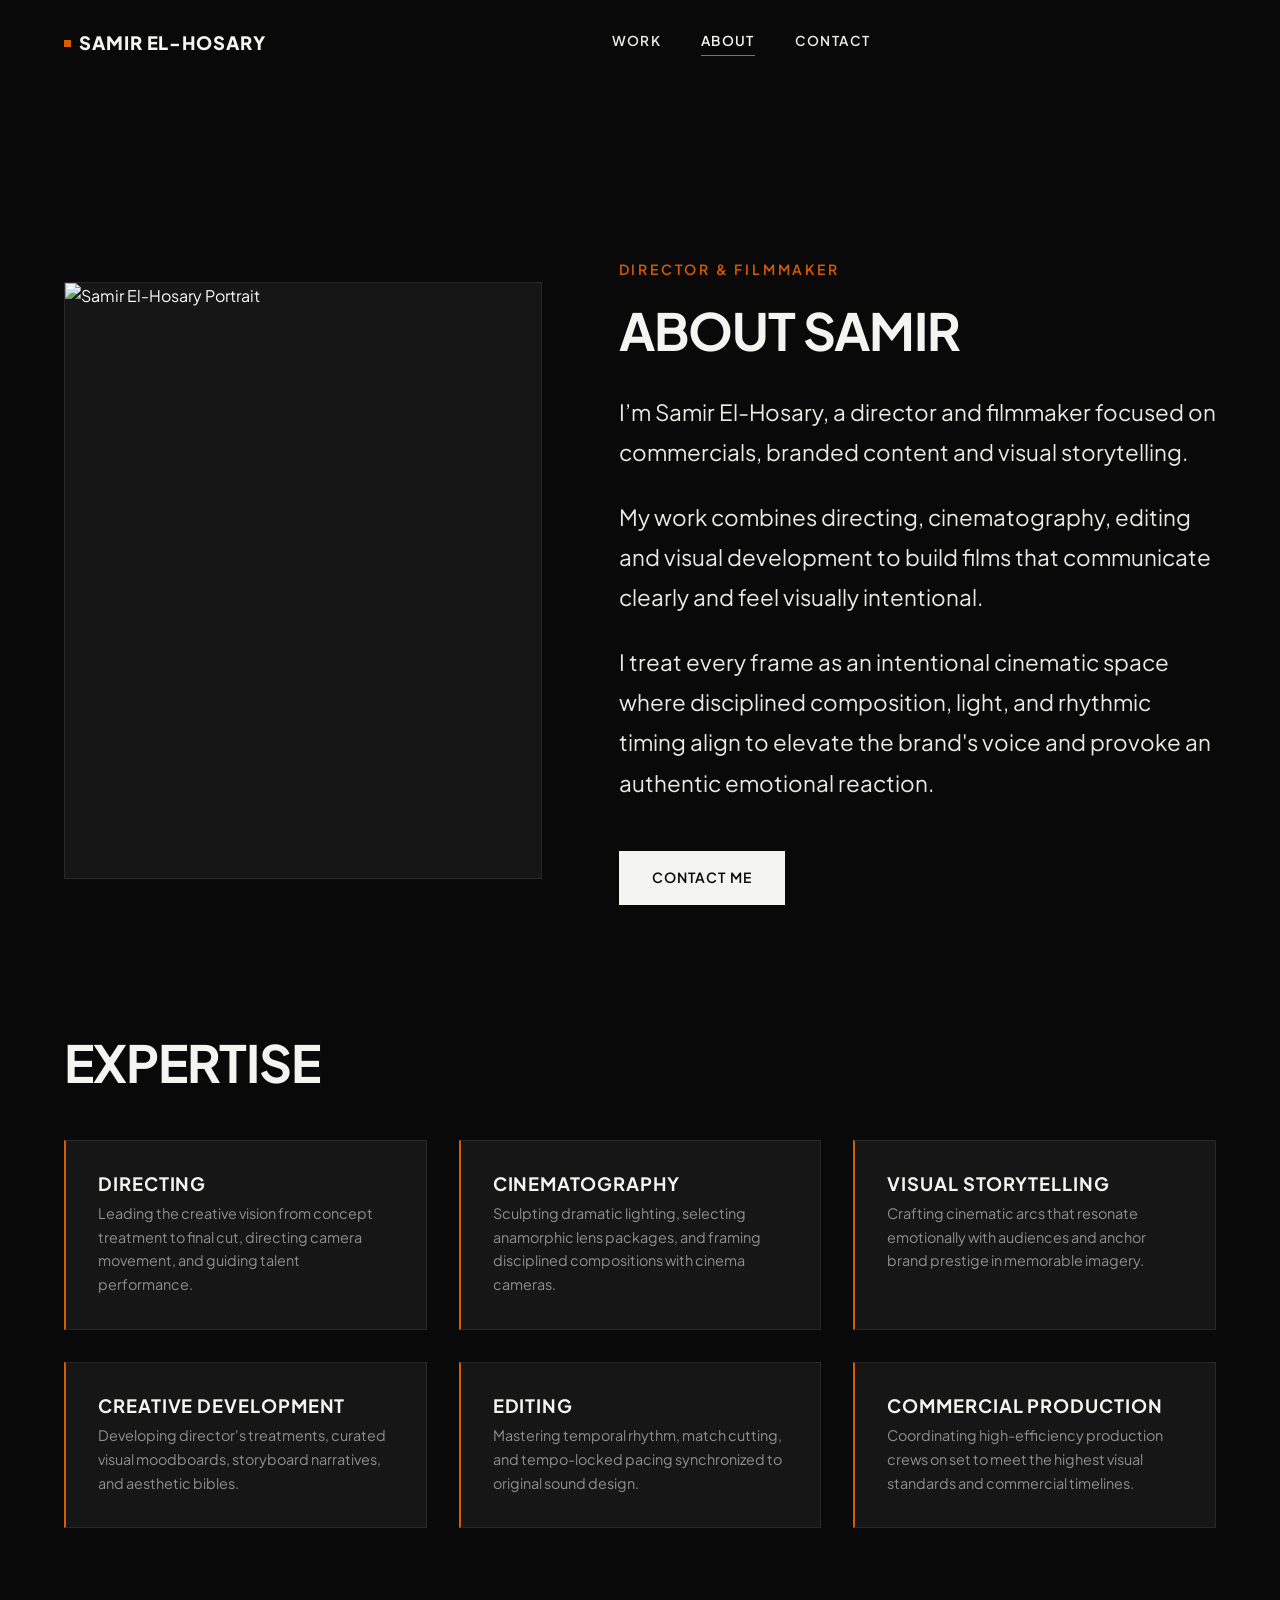
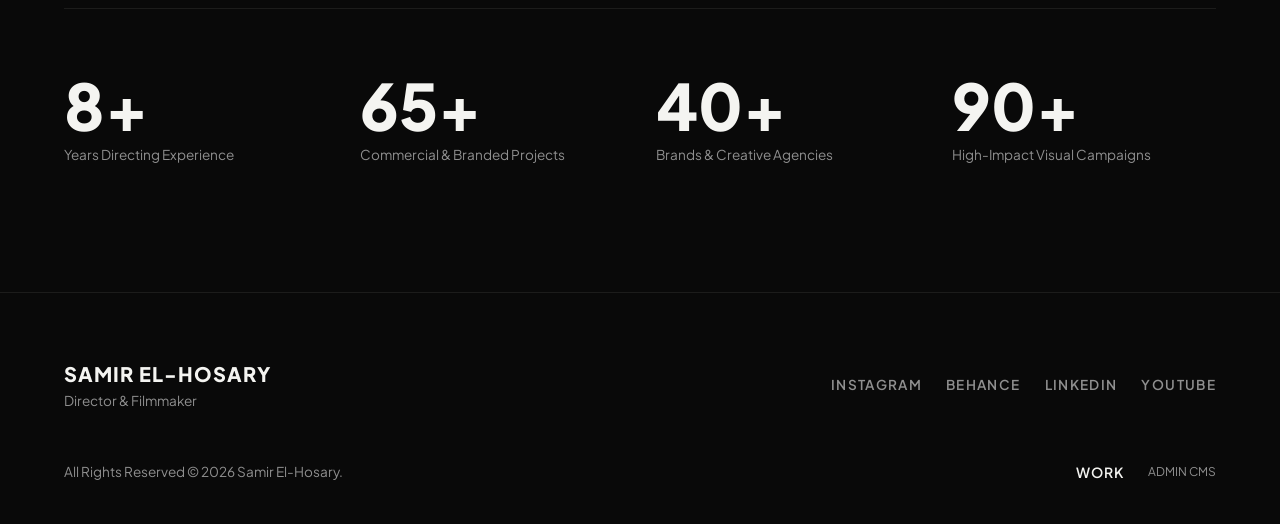
==== about.html @ 4fec6ad9 "Add files via upload" ====
<!DOCTYPE html>
<html lang="en" dir="ltr">
<head>
  <meta charset="UTF-8" />
  <meta name="viewport" content="width=device-width, initial-scale=1.0" />
  <title>About Samir — Director & Filmmaker | Samir El-Hosary</title>
  <meta name="description" content="Learn about Samir El-Hosary's directorial vision across commercials, cinematography, and visual brand storytelling." />

  <meta property="og:type" content="profile" />
  <meta property="og:title" content="About Samir El-Hosary — Director & Filmmaker" />
  <meta property="og:description" content="Commercial Director, Filmmaker & Visual Storyteller." />
  <meta property="og:image" content="https://images.unsplash.com/photo-1534528741775-53994a69daeb?auto=format&fit=crop&w=1200&q=80" />

  <!-- Stylesheets -->
  <link rel="stylesheet" href="css/style.css" />
  <link rel="stylesheet" href="css/responsive.css" />
</head>
<body>

  <!-- ============================================================
       SITE HEADER
       ============================================================ -->
  <header class="site-header scrolled" role="banner">
    <div class="container header-container">
      <a href="index.html" class="brand-logo" aria-label="Samir El-Hosary Homepage">
        <span>SAMIR EL-HOSARY</span>
      </a>

      <!-- Desktop Nav -->
      <nav class="nav-links" role="navigation" aria-label="Main Navigation">
        <a href="index.html#work" class="nav-link">WORK</a>
        <a href="about.html" class="nav-link active">ABOUT</a>
        <a href="contact.html" class="nav-link">CONTACT</a>
      </nav>

      <!-- Mobile Actions -->
      <div class="header-actions">
        <button class="mobile-nav-toggle" type="button" aria-label="Toggle Mobile Menu" aria-expanded="false">
          <span></span>
          <span></span>
          <span></span>
        </button>
      </div>
    </div>
  </header>

  <!-- ============================================================
       ABOUT HERO & BIOGRAPHY
       ============================================================ -->
  <main class="section" role="main" style="padding-top: 10rem;">
    <div class="container">
      
      <div class="about-hero-grid">
        <!-- Director Portrait -->
        <div class="about-portrait-wrapper">
          <img 
            class="about-portrait-img" 
            src="https://images.unsplash.com/photo-1534528741775-53994a69daeb?auto=format&fit=crop&w=1200&q=80" 
            alt="Samir El-Hosary Portrait" 
          />
        </div>

        <!-- Bio & Narrative -->
        <div>
          <span class="hero-subtitle-top">Director & Filmmaker</span>
          <h1 class="heading-section" style="font-size: clamp(2rem, 4vw, 3.5rem); margin-bottom: 2rem;">
            ABOUT SAMIR
          </h1>

          <div class="about-bio-text">
            <p>
              I’m Samir El-Hosary, a director and filmmaker focused on commercials, branded content and visual storytelling.
            </p>
            <p>
              My work combines directing, cinematography, editing and visual development to build films that communicate clearly and feel visually intentional.
            </p>
            <p>
              I treat every frame as an intentional cinematic space where disciplined composition, light, and rhythmic timing align to elevate the brand's voice and provoke an authentic emotional reaction.
            </p>
          </div>

          <div style="margin-top: 3rem;">
            <a href="contact.html" class="btn btn-primary">CONTACT ME</a>
          </div>
        </div>
      </div>

      <!-- ============================================================
           EXPERTISE (Editorial Typography — No fake progress bars)
           ============================================================ -->
      <section style="margin-top: 8rem;">
        <h2 class="heading-section">EXPERTISE</h2>
        <div class="expertise-list">
          <div class="expertise-item">
            <h3 class="expertise-title">DIRECTING</h3>
            <p class="text-muted" style="font-size: 0.9rem;">
              Leading the creative vision from concept treatment to final cut, directing camera movement, and guiding talent performance.
            </p>
          </div>
          <div class="expertise-item">
            <h3 class="expertise-title">CINEMATOGRAPHY</h3>
            <p class="text-muted" style="font-size: 0.9rem;">
              Sculpting dramatic lighting, selecting anamorphic lens packages, and framing disciplined compositions with cinema cameras.
            </p>
          </div>
          <div class="expertise-item">
            <h3 class="expertise-title">VISUAL STORYTELLING</h3>
            <p class="text-muted" style="font-size: 0.9rem;">
              Crafting cinematic arcs that resonate emotionally with audiences and anchor brand prestige in memorable imagery.
            </p>
          </div>
          <div class="expertise-item">
            <h3 class="expertise-title">CREATIVE DEVELOPMENT</h3>
            <p class="text-muted" style="font-size: 0.9rem;">
              Developing director's treatments, curated visual moodboards, storyboard narratives, and aesthetic bibles.
            </p>
          </div>
          <div class="expertise-item">
            <h3 class="expertise-title">EDITING</h3>
            <p class="text-muted" style="font-size: 0.9rem;">
              Mastering temporal rhythm, match cutting, and tempo-locked pacing synchronized to original sound design.
            </p>
          </div>
          <div class="expertise-item">
            <h3 class="expertise-title">COMMERCIAL PRODUCTION</h3>
            <p class="text-muted" style="font-size: 0.9rem;">
              Coordinating high-efficiency production crews on set to meet the highest visual standards and commercial timelines.
            </p>
          </div>
        </div>
      </section>

      <!-- ============================================================
           STATISTICS
           ============================================================ -->
      <section class="stats-grid">
        <div>
          <div class="stat-number">8+</div>
          <div class="stat-label">Years Directing Experience</div>
        </div>
        <div>
          <div class="stat-number">65+</div>
          <div class="stat-label">Commercial & Branded Projects</div>
        </div>
        <div>
          <div class="stat-number">40+</div>
          <div class="stat-label">Brands & Creative Agencies</div>
        </div>
        <div>
          <div class="stat-number">90+</div>
          <div class="stat-label">High-Impact Visual Campaigns</div>
        </div>
      </section>

    </div>
  </main>

  <!-- ============================================================
       FOOTER
       ============================================================ -->
  <footer class="site-footer" role="contentinfo">
    <div class="container">
      <div class="footer-top">
        <div>
          <div class="footer-brand">SAMIR EL-HOSARY</div>
          <div class="text-muted" style="font-size: 0.85rem;">Director & Filmmaker</div>
        </div>
        <div class="social-links-row" style="margin-top: 0;">
          <a href="https://instagram.com/samirelhosary" target="_blank" rel="noopener" class="social-link">Instagram</a>
          <a href="https://behance.net/samirelhosary" target="_blank" rel="noopener" class="social-link">Behance</a>
          <a href="https://linkedin.com/in/samirelhosary" target="_blank" rel="noopener" class="social-link">LinkedIn</a>
          <a href="https://youtube.com/@samirelhosary" target="_blank" rel="noopener" class="social-link">YouTube</a>
        </div>
      </div>
      <div class="footer-bottom">
        <p>All Rights Reserved © 2026 Samir El-Hosary.</p>
        <div style="display: flex; gap: 1.5rem; align-items: center;">
          <a href="index.html#work" class="link-arrow">WORK</a>
          <a href="admin.html" class="text-muted" style="font-size: 0.75rem;">ADMIN CMS</a>
        </div>
      </div>
    </div>
  </footer>

  <!-- Scripts -->
  <script type="module" src="js/main.js"></script>
</body>
</html>
---- css/style.css ----
/**
 * SAMIR EL-HOSARY — Director & Filmmaker
 * Core Cinematic Design System & Global Styles
 */

@import url('https://fonts.googleapis.com/css2?family=IBM+Plex+Sans+Arabic:wght@300;400;500;600;700&family=Plus+Jakarta+Sans:wght@300;400;500;600;700;800&display=swap');

:root {
  --black: #090909;
  --dark: #101010;
  --dark-2: #161616;
  --dark-3: #1f1f1f;
  --white: #F4F4F1;
  --light: #E9E9E5;
  --gray: #8F8F8F;
  --gray-dark: #3a3a3a;
  --orange: #D55C03;
  --orange-light: #F06A0A;
  --orange-glow: rgba(213, 92, 3, 0.2);

  --font-en: 'Plus Jakarta Sans', system-ui, -apple-system, sans-serif;
  --font-ar: 'IBM Plex Sans Arabic', system-ui, -apple-system, sans-serif;
  
  --border-subtle: 1px solid rgba(244, 244, 241, 0.08);
  --border-focus: 1px solid var(--orange);
  
  --transition-fast: 200ms cubic-bezier(0.16, 1, 0.3, 1);
  --transition-smooth: 400ms cubic-bezier(0.16, 1, 0.3, 1);
  --transition-slow: 700ms cubic-bezier(0.16, 1, 0.3, 1);

  --container-max: 1560px;
  --container-narrow: 1100px;
  --container-pad: clamp(1.5rem, 5vw, 4rem);
}

/* ============================================================
 * CSS RESET & BASE
 * ============================================================ */
*, *::before, *::after {
  box-sizing: border-box;
  margin: 0;
  padding: 0;
}

html {
  font-size: 16px;
  background-color: var(--black);
  color: var(--white);
  scroll-behavior: smooth;
  text-rendering: optimizeLegibility;
  -webkit-font-smoothing: antialiased;
  -moz-osx-font-smoothing: grayscale;
}

body {
  font-family: var(--font-en);
  background-color: var(--black);
  color: var(--white);
  line-height: 1.65;
  overflow-x: hidden;
  min-height: 100vh;
  display: flex;
  flex-direction: column;
}

/* Arabic typography overrides */
[dir="rtl"] body,
[lang="ar"] body {
  font-family: var(--font-ar);
  line-height: 1.8;
}

img, video {
  max-width: 100%;
  height: auto;
  display: block;
}

a {
  color: inherit;
  text-decoration: none;
  transition: color var(--transition-fast);
}

button {
  cursor: pointer;
  border: none;
  background: none;
  font-family: inherit;
  color: inherit;
}

ul, ol {
  list-style: none;
}

/* Accessibility Focus States */
:focus-visible {
  outline: 2px solid var(--orange);
  outline-offset: 3px;
}

/* ============================================================
 * TYPOGRAPHY
 * ============================================================ */
h1, h2, h3, h4, h5, h6 {
  font-weight: 700;
  line-height: 1.15;
  color: var(--white);
  letter-spacing: -0.02em;
}

[dir="rtl"] h1,
[dir="rtl"] h2,
[dir="rtl"] h3,
[dir="rtl"] h4 {
  letter-spacing: normal;
  line-height: 1.35;
}

.text-uppercase {
  text-transform: uppercase;
  letter-spacing: 0.08em;
}

[dir="rtl"] .text-uppercase {
  text-transform: none;
  letter-spacing: normal;
}

.text-muted {
  color: var(--gray);
}

.text-orange {
  color: var(--orange);
}

.heading-display {
  font-size: clamp(2.5rem, 8vw, 6.5rem);
  font-weight: 800;
  text-transform: uppercase;
  line-height: 0.95;
  letter-spacing: -0.03em;
}

[dir="rtl"] .heading-display {
  text-transform: none;
  letter-spacing: normal;
  line-height: 1.2;
}

.heading-section {
  font-size: clamp(1.8rem, 4.5vw, 3.2rem);
  font-weight: 700;
  margin-bottom: 0.75rem;
}

.subheading-section {
  font-size: clamp(1rem, 1.5vw, 1.25rem);
  color: var(--gray);
  max-width: 650px;
}

/* ============================================================
 * LAYOUT CONTAINERS
 * ============================================================ */
.container {
  width: 100%;
  max-width: var(--container-max);
  margin-left: auto;
  margin-right: auto;
  padding-left: var(--container-pad);
  padding-right: var(--container-pad);
}

.container-narrow {
  width: 100%;
  max-width: var(--container-narrow);
  margin-left: auto;
  margin-right: auto;
  padding-left: var(--container-pad);
  padding-right: var(--container-pad);
}

.section {
  padding-top: clamp(4rem, 10vw, 8rem);
  padding-bottom: clamp(4rem, 10vw, 8rem);
  position: relative;
}

.section-separator {
  width: 100%;
  height: 1px;
  background: var(--border-subtle);
  border: none;
}

/* ============================================================
 * BUTTONS & LINKS
 * ============================================================ */
.btn {
  display: inline-flex;
  align-items: center;
  justify-content: center;
  gap: 0.75rem;
  padding: 0.9rem 2rem;
  font-size: 0.875rem;
  font-weight: 600;
  letter-spacing: 0.08em;
  text-transform: uppercase;
  border-radius: 0;
  transition: all var(--transition-fast);
  position: relative;
  overflow: hidden;
  white-space: nowrap;
}

[dir="rtl"] .btn {
  text-transform: none;
  letter-spacing: normal;
  font-size: 0.95rem;
}

.btn-primary {
  background-color: var(--white);
  color: var(--black);
  border: 1px solid var(--white);
}

.btn-primary:hover {
  background-color: var(--orange);
  border-color: var(--orange);
  color: var(--white);
  transform: translateY(-2px);
}

.btn-secondary {
  background-color: transparent;
  color: var(--white);
  border: 1px solid rgba(244, 244, 241, 0.25);
}

.btn-secondary:hover {
  border-color: var(--white);
  background-color: rgba(244, 244, 241, 0.05);
  transform: translateY(-2px);
}

.btn-accent {
  background-color: var(--orange);
  color: var(--white);
  border: 1px solid var(--orange);
}

.btn-accent:hover {
  background-color: var(--orange-light);
  border-color: var(--orange-light);
  transform: translateY(-2px);
}

.btn-danger {
  background-color: #b91c1c;
  color: var(--white);
  border: 1px solid #b91c1c;
}

.btn-danger:hover {
  background-color: #dc2626;
  border-color: #dc2626;
}

.link-arrow {
  display: inline-flex;
  align-items: center;
  gap: 0.5rem;
  color: var(--white);
  font-size: 0.875rem;
  font-weight: 600;
  text-transform: uppercase;
  letter-spacing: 0.08em;
  transition: color var(--transition-fast);
}

.link-arrow svg {
  transition: transform var(--transition-fast);
}

.link-arrow:hover {
  color: var(--orange);
}

.link-arrow:hover svg {
  transform: translateX(4px);
}

[dir="rtl"] .link-arrow:hover svg {
  transform: translateX(-4px);
}

/* ============================================================
 * HEADER & NAVIGATION
 * ============================================================ */
.site-header {
  position: fixed;
  top: 0;
  left: 0;
  width: 100%;
  z-index: 1000;
  padding: 1.75rem 0;
  transition: background-color var(--transition-smooth), padding var(--transition-smooth), border-color var(--transition-smooth);
  background: transparent;
  border-bottom: 1px solid transparent;
}

.site-header.scrolled {
  background-color: rgba(9, 9, 9, 0.94);
  backdrop-filter: blur(12px);
  -webkit-backdrop-filter: blur(12px);
  padding: 1.1rem 0;
  border-bottom: var(--border-subtle);
}

.header-container {
  display: flex;
  align-items: center;
  justify-content: space-between;
}

.brand-logo {
  font-size: 1.15rem;
  font-weight: 800;
  letter-spacing: 0.05em;
  text-transform: uppercase;
  color: var(--white);
  display: flex;
  align-items: center;
  gap: 0.5rem;
}

.brand-logo::before {
  content: "";
  display: inline-block;
  width: 7px;
  height: 7px;
  background-color: var(--orange);
}

.nav-links {
  display: flex;
  align-items: center;
  gap: 2.5rem;
}

.nav-link {
  font-size: 0.85rem;
  font-weight: 600;
  letter-spacing: 0.1em;
  text-transform: uppercase;
  color: var(--light);
  position: relative;
  padding-bottom: 4px;
}

[dir="rtl"] .nav-link {
  font-size: 0.95rem;
  text-transform: none;
  letter-spacing: normal;
}

.nav-link::after {
  content: "";
  position: absolute;
  bottom: 0;
  left: 0;
  width: 0;
  height: 1px;
  background-color: var(--orange);
  transition: width var(--transition-fast);
}

[dir="rtl"] .nav-link::after {
  left: auto;
  right: 0;
}

.nav-link:hover,
.nav-link.active {
  color: var(--white);
}

.nav-link:hover::after,
.nav-link.active::after {
  width: 100%;
}

.header-actions {
  display: flex;
  align-items: center;
  gap: 1.5rem;
}

.lang-switch-btn {
  display: inline-flex;
  align-items: center;
  padding: 0.35rem 0.75rem;
  font-size: 0.75rem;
  font-weight: 700;
  letter-spacing: 0.1em;
  color: var(--light);
  border: 1px solid rgba(244, 244, 241, 0.2);
  transition: all var(--transition-fast);
}

.lang-switch-btn:hover {
  color: var(--white);
  border-color: var(--orange);
  background-color: rgba(213, 92, 3, 0.1);
}

/* Mobile Nav Toggle */
.mobile-nav-toggle {
  display: none;
  flex-direction: column;
  justify-content: center;
  align-items: center;
  width: 44px;
  height: 44px;
  gap: 6px;
  background: transparent;
  border: none;
  cursor: pointer;
  z-index: 1001;
}

.mobile-nav-toggle span {
  display: block;
  width: 26px;
  height: 2px;
  background-color: var(--white);
  transition: all var(--transition-fast);
}

.mobile-nav-toggle.open span:nth-child(1) {
  transform: translateY(8px) rotate(45deg);
}
.mobile-nav-toggle.open span:nth-child(2) {
  opacity: 0;
}
.mobile-nav-toggle.open span:nth-child(3) {
  transform: translateY(-8px) rotate(-45deg);
}

/* ============================================================
 * HERO SECTION
 * ============================================================ */
.hero-section {
  min-height: 100vh;
  position: relative;
  display: flex;
  align-items: flex-end;
  padding-bottom: clamp(4rem, 8vw, 7rem);
  padding-top: 8rem;
  overflow: hidden;
}

.hero-background {
  position: absolute;
  top: 0;
  left: 0;
  width: 100%;
  height: 100%;
  z-index: 1;
}

.hero-bg-media {
  width: 100%;
  height: 100%;
  object-fit: cover;
  filter: brightness(0.45) contrast(1.1);
  transform: scale(1.02);
  transition: transform 1.5s ease-out;
}

.hero-gradient-overlay {
  position: absolute;
  top: 0;
  left: 0;
  width: 100%;
  height: 100%;
  background: linear-gradient(
    180deg,
    rgba(9, 9, 9, 0.6) 0%,
    rgba(9, 9, 9, 0.2) 40%,
    rgba(9, 9, 9, 0.8) 80%,
    var(--black) 100%
  );
  z-index: 2;
}

.hero-content {
  position: relative;
  z-index: 3;
  width: 100%;
}

.hero-subtitle-top {
  display: inline-flex;
  align-items: center;
  gap: 0.75rem;
  font-size: 0.875rem;
  font-weight: 600;
  letter-spacing: 0.2em;
  text-transform: uppercase;
  color: var(--orange);
  margin-bottom: 1.25rem;
}

[dir="rtl"] .hero-subtitle-top {
  text-transform: none;
  letter-spacing: normal;
  font-size: 1rem;
}

.hero-title {
  margin-bottom: 1.5rem;
}

.hero-description {
  font-size: clamp(1.1rem, 2vw, 1.5rem);
  line-height: 1.6;
  max-width: 780px;
  color: var(--light);
  margin-bottom: 2.5rem;
}

.hero-actions {
  display: flex;
  align-items: center;
  gap: 1.5rem;
  flex-wrap: wrap;
}

/* ============================================================
 * SHOWREEL SECTION
 * ============================================================ */
.showreel-section {
  padding: 0;
  position: relative;
  background-color: var(--dark);
}

.showreel-player-wrapper {
  position: relative;
  width: 100%;
  aspect-ratio: 16 / 9;
  max-height: 85vh;
  background-color: var(--black);
  overflow: hidden;
}

.showreel-video {
  width: 100%;
  height: 100%;
  object-fit: cover;
}

.showreel-controls {
  position: absolute;
  bottom: 0;
  left: 0;
  width: 100%;
  padding: 1.5rem 2rem;
  display: flex;
  align-items: center;
  justify-content: space-between;
  gap: 1.5rem;
  background: linear-gradient(180deg, transparent 0%, rgba(9,9,9,0.85) 100%);
  opacity: 0;
  transition: opacity var(--transition-fast);
  z-index: 5;
}

.showreel-player-wrapper:hover .showreel-controls,
.showreel-player-wrapper:focus-within .showreel-controls {
  opacity: 1;
}

.showreel-play-center {
  position: absolute;
  top: 50%;
  left: 50%;
  transform: translate(-50%, -50%);
  width: 80px;
  height: 80px;
  border-radius: 50%;
  background-color: rgba(9, 9, 9, 0.7);
  border: 1px solid rgba(244, 244, 241, 0.4);
  color: var(--white);
  display: flex;
  align-items: center;
  justify-content: center;
  transition: all var(--transition-fast);
  z-index: 4;
}

.showreel-play-center:hover {
  background-color: var(--orange);
  border-color: var(--orange);
  transform: translate(-50%, -50%) scale(1.1);
}

.showreel-progress-bar {
  flex-grow: 1;
  height: 4px;
  background-color: rgba(255, 255, 255, 0.2);
  cursor: pointer;
  position: relative;
}

.showreel-progress-fill {
  height: 100%;
  background-color: var(--orange);
  width: 0%;
}

/* ============================================================
 * SELECTED WORK / PORTFOLIO GRID
 * ============================================================ */
.portfolio-header {
  display: flex;
  align-items: flex-end;
  justify-content: space-between;
  gap: 2rem;
  margin-bottom: 3.5rem;
  flex-wrap: wrap;
}

.portfolio-filters {
  display: flex;
  align-items: center;
  gap: 0.5rem;
  flex-wrap: wrap;
  padding-bottom: 0.5rem;
}

.filter-btn {
  padding: 0.5rem 1.25rem;
  font-size: 0.75rem;
  font-weight: 600;
  letter-spacing: 0.1em;
  text-transform: uppercase;
  color: var(--gray);
  border: 1px solid transparent;
  transition: all var(--transition-fast);
}

[dir="rtl"] .filter-btn {
  text-transform: none;
  letter-spacing: normal;
  font-size: 0.85rem;
}

.filter-btn:hover {
  color: var(--white);
}

.filter-btn.active {
  color: var(--white);
  border-color: var(--border-subtle);
  background-color: var(--dark-2);
}

/* Editorial Behance-inspired Rhythm Grid */
.editorial-grid {
  display: grid;
  grid-template-columns: repeat(12, 1fr);
  gap: 3rem 2rem;
}

/* Card variants for curated visual rhythm */
.project-card {
  position: relative;
  display: flex;
  flex-direction: column;
  transition: transform var(--transition-smooth);
}

.project-card.featured-hero {
  grid-column: span 12;
}

.project-card.medium-span-6 {
  grid-column: span 6;
}

.project-card.medium-span-7 {
  grid-column: span 7;
}

.project-card.medium-span-5 {
  grid-column: span 5;
}

.project-card-media {
  position: relative;
  width: 100%;
  aspect-ratio: 16 / 10;
  overflow: hidden;
  background-color: var(--dark-2);
}

.project-card.featured-hero .project-card-media {
  aspect-ratio: 21 / 9;
}

.project-card-img {
  width: 100%;
  height: 100%;
  object-fit: cover;
  transition: transform var(--transition-slow), filter var(--transition-smooth);
  filter: brightness(0.9);
}

.project-card:hover .project-card-img {
  transform: scale(1.03);
  filter: brightness(1);
}

.project-card-overlay {
  position: absolute;
  top: 0;
  left: 0;
  width: 100%;
  height: 100%;
  background: linear-gradient(180deg, transparent 40%, rgba(9,9,9,0.85) 100%);
  opacity: 0.6;
  transition: opacity var(--transition-fast);
}

.project-card:hover .project-card-overlay {
  opacity: 0.85;
}

.project-card-badge {
  position: absolute;
  top: 1.5rem;
  left: 1.5rem;
  z-index: 2;
  background-color: var(--orange);
  color: var(--white);
  font-size: 0.7rem;
  font-weight: 700;
  letter-spacing: 0.1em;
  text-transform: uppercase;
  padding: 0.3rem 0.75rem;
}

[dir="rtl"] .project-card-badge {
  left: auto;
  right: 1.5rem;
}

.project-card-meta {
  padding-top: 1.5rem;
  display: flex;
  flex-direction: column;
  gap: 0.4rem;
}

.project-card-category {
  font-size: 0.75rem;
  font-weight: 600;
  letter-spacing: 0.12em;
  text-transform: uppercase;
  color: var(--orange);
  display: flex;
  align-items: center;
  gap: 0.5rem;
}

[dir="rtl"] .project-card-category {
  text-transform: none;
  letter-spacing: normal;
}

.project-card-title {
  font-size: clamp(1.25rem, 2.2vw, 1.85rem);
  font-weight: 700;
  line-height: 1.25;
}

.project-card-client-year {
  font-size: 0.875rem;
  color: var(--gray);
  display: flex;
  align-items: center;
  gap: 0.75rem;
}

/* ============================================================
 * CASE STUDY / PROJECT DETAILS PAGE
 * ============================================================ */
.case-study-hero {
  position: relative;
  min-height: 80vh;
  display: flex;
  align-items: flex-end;
  padding-bottom: 5rem;
  padding-top: 8rem;
  background-color: var(--dark);
}

.case-study-hero-bg {
  position: absolute;
  top: 0;
  left: 0;
  width: 100%;
  height: 100%;
  object-fit: cover;
  filter: brightness(0.4);
}

.case-study-hero-content {
  position: relative;
  z-index: 3;
  width: 100%;
}

.case-study-meta-bar {
  display: grid;
  grid-template-columns: repeat(auto-fit, minmax(180px, 1fr));
  gap: 2rem;
  padding: 3rem 0;
  border-top: var(--border-subtle);
  border-bottom: var(--border-subtle);
  margin-top: 4rem;
}

.meta-item-label {
  font-size: 0.75rem;
  font-weight: 600;
  letter-spacing: 0.1em;
  text-transform: uppercase;
  color: var(--gray);
  margin-bottom: 0.35rem;
}

.meta-item-value {
  font-size: 1.1rem;
  font-weight: 600;
  color: var(--white);
}

/* Case Study Content Sections */
.case-study-section {
  padding: 5rem 0;
}

.case-study-grid {
  display: grid;
  grid-template-columns: 1fr 2fr;
  gap: 4rem;
  align-items: start;
}

.case-study-label {
  font-size: 0.875rem;
  font-weight: 700;
  letter-spacing: 0.15em;
  text-transform: uppercase;
  color: var(--orange);
  position: sticky;
  top: 6rem;
}

[dir="rtl"] .case-study-label {
  text-transform: none;
  letter-spacing: normal;
  font-size: 1.05rem;
}

.case-study-body {
  font-size: clamp(1.1rem, 1.8vw, 1.35rem);
  line-height: 1.8;
  color: var(--light);
}

.case-study-body p + p {
  margin-top: 1.5rem;
}

/* Stills Gallery */
.stills-gallery-grid {
  display: grid;
  grid-template-columns: repeat(auto-fill, minmax(380px, 1fr));
  gap: 1.5rem;
  margin-top: 3rem;
}

.still-item {
  position: relative;
  aspect-ratio: 16 / 10;
  overflow: hidden;
  background-color: var(--dark-2);
  cursor: pointer;
}

.still-item img {
  width: 100%;
  height: 100%;
  object-fit: cover;
  transition: transform var(--transition-slow);
}

.still-item:hover img {
  transform: scale(1.04);
}

.still-item-overlay {
  position: absolute;
  inset: 0;
  background: rgba(9, 9, 9, 0.4);
  opacity: 0;
  transition: opacity var(--transition-fast);
  display: flex;
  align-items: flex-end;
  padding: 1.5rem;
}

.still-item:hover .still-item-overlay {
  opacity: 1;
}

.still-caption {
  font-size: 0.875rem;
  color: var(--white);
}

/* BTS Grid */
.bts-masonry {
  display: grid;
  grid-template-columns: repeat(auto-fill, minmax(320px, 1fr));
  gap: 1.5rem;
  margin-top: 3rem;
}

.bts-item {
  background-color: var(--dark-2);
  border: var(--border-subtle);
  overflow: hidden;
}

.bts-item-media {
  aspect-ratio: 16 / 10;
  overflow: hidden;
}

.bts-item-media img {
  width: 100%;
  height: 100%;
  object-fit: cover;
}

.bts-item-info {
  padding: 1.25rem;
}

.bts-item-title {
  font-size: 1rem;
  font-weight: 600;
  margin-bottom: 0.25rem;
}

.bts-item-notes {
  font-size: 0.85rem;
  color: var(--gray);
}

/* Before / After Slider */
.ba-slider-container {
  position: relative;
  width: 100%;
  aspect-ratio: 16 / 9;
  overflow: hidden;
  user-select: none;
  background-color: var(--dark-2);
  cursor: ew-resize;
  margin-top: 2rem;
}

.ba-layer {
  position: absolute;
  top: 0;
  left: 0;
  width: 100%;
  height: 100%;
}

.ba-layer img {
  width: 100%;
  height: 100%;
  object-fit: cover;
  pointer-events: none;
}

.ba-before-wrapper {
  position: absolute;
  top: 0;
  left: 0;
  width: 100%;
  height: 100%;
  z-index: 2;
  clip-path: polygon(0 0, 50% 0, 50% 100%, 0 100%);
}

.ba-slider-handle {
  position: absolute;
  top: 0;
  bottom: 0;
  left: 50%;
  width: 2px;
  background-color: var(--white);
  z-index: 3;
  transform: translateX(-50%);
}

.ba-slider-circle {
  position: absolute;
  top: 50%;
  left: 50%;
  transform: translate(-50%, -50%);
  width: 44px;
  height: 44px;
  border-radius: 50%;
  background-color: var(--dark);
  border: 2px solid var(--white);
  color: var(--white);
  display: flex;
  align-items: center;
  justify-content: center;
}

.ba-badge {
  position: absolute;
  top: 1.5rem;
  z-index: 4;
  padding: 0.35rem 0.85rem;
  font-size: 0.75rem;
  font-weight: 700;
  letter-spacing: 0.1em;
  text-transform: uppercase;
  background-color: rgba(9, 9, 9, 0.8);
  border: var(--border-subtle);
  color: var(--white);
}

.ba-badge-before {
  left: 1.5rem;
}

.ba-badge-after {
  right: 1.5rem;
}

/* Client Feedback Box */
.client-feedback-box {
  background-color: var(--dark-2);
  border: var(--border-subtle);
  padding: clamp(2.5rem, 5vw, 4.5rem);
  position: relative;
  margin-top: 3rem;
}

.feedback-quote {
  font-size: clamp(1.25rem, 2.5vw, 1.85rem);
  line-height: 1.6;
  font-weight: 500;
  color: var(--white);
  margin-bottom: 2rem;
  position: relative;
}

.feedback-author {
  display: flex;
  align-items: center;
  gap: 1rem;
}

.feedback-author-name {
  font-size: 1.1rem;
  font-weight: 700;
}

.feedback-author-role {
  font-size: 0.875rem;
  color: var(--gray);
}

/* Credits Grid */
.credits-grid {
  display: grid;
  grid-template-columns: repeat(auto-fill, minmax(220px, 1fr));
  gap: 2rem;
  margin-top: 2rem;
}

.credit-item-role {
  font-size: 0.75rem;
  font-weight: 600;
  letter-spacing: 0.1em;
  text-transform: uppercase;
  color: var(--gray);
  margin-bottom: 0.25rem;
}

.credit-item-name {
  font-size: 1.05rem;
  font-weight: 600;
  color: var(--white);
}

/* Previous / Next Project Bar */
.project-pagination-bar {
  display: flex;
  align-items: center;
  justify-content: space-between;
  padding: 4rem 0;
  border-top: var(--border-subtle);
  margin-top: 6rem;
}

.pagination-item {
  display: flex;
  flex-direction: column;
  gap: 0.5rem;
}

.pagination-label {
  font-size: 0.75rem;
  font-weight: 600;
  letter-spacing: 0.1em;
  text-transform: uppercase;
  color: var(--gray);
}

.pagination-title {
  font-size: clamp(1.1rem, 2vw, 1.5rem);
  font-weight: 700;
}

/* ============================================================
 * ABOUT PAGE
 * ============================================================ */
.about-hero-grid {
  display: grid;
  grid-template-columns: 1fr 1.25fr;
  gap: clamp(3rem, 6vw, 6rem);
  align-items: center;
  padding-top: 6rem;
}

.about-portrait-wrapper {
  position: relative;
  aspect-ratio: 4 / 5;
  background-color: var(--dark-2);
  overflow: hidden;
  border: var(--border-subtle);
}

.about-portrait-img {
  width: 100%;
  height: 100%;
  object-fit: cover;
  filter: grayscale(20%) contrast(1.05);
}

.about-bio-text {
  font-size: clamp(1.15rem, 1.8vw, 1.4rem);
  line-height: 1.8;
  color: var(--light);
}

.about-bio-text p + p {
  margin-top: 1.5rem;
}

.expertise-list {
  display: grid;
  grid-template-columns: repeat(auto-fill, minmax(280px, 1fr));
  gap: 2rem;
  margin-top: 3rem;
}

.expertise-item {
  padding: 2rem;
  background-color: var(--dark-2);
  border: var(--border-subtle);
  border-left: 2px solid var(--orange);
  transition: transform var(--transition-fast);
}

[dir="rtl"] .expertise-item {
  border-left: none;
  border-right: 2px solid var(--orange);
}

.expertise-item:hover {
  transform: translateY(-4px);
  background-color: var(--dark-3);
}

.expertise-title {
  font-size: 1.15rem;
  font-weight: 700;
  letter-spacing: 0.05em;
  margin-bottom: 0.5rem;
}

.stats-grid {
  display: grid;
  grid-template-columns: repeat(4, 1fr);
  gap: 2rem;
  margin-top: 5rem;
  padding-top: 4rem;
  border-top: var(--border-subtle);
}

.stat-number {
  font-size: clamp(2.5rem, 5vw, 4.5rem);
  font-weight: 800;
  color: var(--white);
  line-height: 1;
  margin-bottom: 0.5rem;
}

.stat-label {
  font-size: 0.85rem;
  color: var(--gray);
  line-height: 1.4;
}

/* ============================================================
 * CONTACT PAGE
 * ============================================================ */
.contact-grid {
  display: grid;
  grid-template-columns: 1fr 1.2fr;
  gap: clamp(3rem, 6vw, 6rem);
  padding-top: 4rem;
}

.contact-info-list {
  display: flex;
  flex-direction: column;
  gap: 2rem;
  margin-top: 3rem;
}

.contact-info-item {
  display: flex;
  flex-direction: column;
  gap: 0.25rem;
}

.contact-info-label {
  font-size: 0.75rem;
  font-weight: 600;
  letter-spacing: 0.1em;
  text-transform: uppercase;
  color: var(--gray);
}

.contact-info-value {
  font-size: 1.25rem;
  font-weight: 600;
  color: var(--white);
  transition: color var(--transition-fast);
}

.contact-info-value:hover {
  color: var(--orange);
}

.social-links-row {
  display: flex;
  align-items: center;
  gap: 1.5rem;
  margin-top: 3rem;
}

.social-link {
  font-size: 0.85rem;
  font-weight: 600;
  letter-spacing: 0.1em;
  text-transform: uppercase;
  color: var(--gray);
  transition: color var(--transition-fast);
}

.social-link:hover {
  color: var(--orange);
}

/* Contact Form */
.contact-form {
  display: flex;
  flex-direction: column;
  gap: 1.75rem;
}

.form-group {
  display: flex;
  flex-direction: column;
  gap: 0.5rem;
}

.form-label {
  font-size: 0.85rem;
  font-weight: 600;
  color: var(--light);
}

.form-input,
.form-textarea,
.form-select {
  width: 100%;
  background-color: var(--dark-2);
  border: var(--border-subtle);
  color: var(--white);
  padding: 1rem 1.25rem;
  font-family: inherit;
  font-size: 1rem;
  transition: border-color var(--transition-fast), background-color var(--transition-fast);
  border-radius: 0;
}

.form-input:focus,
.form-textarea:focus,
.form-select:focus {
  outline: none;
  border-color: var(--orange);
  background-color: var(--dark-3);
}

.form-textarea {
  min-height: 140px;
  resize: vertical;
}

/* ============================================================
 * FOOTER
 * ============================================================ */
.site-footer {
  margin-top: auto;
  border-top: var(--border-subtle);
  padding: 4rem 0 2.5rem;
  background-color: var(--black);
}

.footer-top {
  display: flex;
  align-items: center;
  justify-content: space-between;
  gap: 2rem;
  margin-bottom: 3rem;
  flex-wrap: wrap;
}

.footer-brand {
  font-size: 1.25rem;
  font-weight: 800;
  letter-spacing: 0.05em;
  text-transform: uppercase;
}

.footer-bottom {
  display: flex;
  align-items: center;
  justify-content: space-between;
  gap: 1.5rem;
  font-size: 0.85rem;
  color: var(--gray);
  flex-wrap: wrap;
}

/* ============================================================
 * CUSTOM LIGHTBOX
 * ============================================================ */
.lightbox-overlay {
  position: fixed;
  inset: 0;
  background-color: rgba(9, 9, 9, 0.96);
  z-index: 9999;
  display: flex;
  align-items: center;
  justify-content: center;
  opacity: 0;
  visibility: hidden;
  transition: opacity var(--transition-fast), visibility var(--transition-fast);
}

.lightbox-overlay.active {
  opacity: 1;
  visibility: visible;
}

.lightbox-stage {
  max-width: 90vw;
  max-height: 85vh;
  display: flex;
  flex-direction: column;
  align-items: center;
  justify-content: center;
  position: relative;
}

.lightbox-image {
  max-width: 100%;
  max-height: 80vh;
  object-fit: contain;
  transition: opacity 150ms ease;
}

.lightbox-caption {
  margin-top: 1rem;
  font-size: 0.95rem;
  color: var(--light);
  text-align: center;
}

.lightbox-toolbar {
  position: absolute;
  top: 2rem;
  right: 2.5rem;
  left: 2.5rem;
  display: flex;
  align-items: center;
  justify-content: space-between;
  color: var(--white);
  z-index: 10001;
}

.lightbox-close {
  font-size: 2.5rem;
  line-height: 1;
  color: var(--light);
  transition: color var(--transition-fast);
}

.lightbox-close:hover {
  color: var(--orange);
}

.lightbox-prev,
.lightbox-next {
  position: absolute;
  top: 50%;
  transform: translateY(-50%);
  width: 54px;
  height: 54px;
  background-color: rgba(16, 16, 16, 0.6);
  border: var(--border-subtle);
  color: var(--white);
  display: flex;
  align-items: center;
  justify-content: center;
  transition: all var(--transition-fast);
  z-index: 10001;
}

.lightbox-prev { left: 2rem; }
.lightbox-next { right: 2rem; }

.lightbox-prev:hover,
.lightbox-next:hover {
  background-color: var(--orange);
  border-color: var(--orange);
}

/* ============================================================
 * TOAST NOTIFICATIONS & MODALS
 * ============================================================ */
.toast-container {
  position: fixed;
  bottom: 2rem;
  right: 2rem;
  z-index: 10000;
  display: flex;
  flex-direction: column;
  gap: 0.75rem;
  max-width: 420px;
}

[dir="rtl"] .toast-container {
  right: auto;
  left: 2rem;
}

.toast-item {
  background-color: var(--dark-2);
  border: var(--border-subtle);
  padding: 1rem 1.25rem;
  display: flex;
  align-items: center;
  gap: 0.85rem;
  box-shadow: 0 10px 30px rgba(0, 0, 0, 0.5);
  animation: toastIn 0.3s cubic-bezier(0.16, 1, 0.3, 1) forwards;
}

.toast-item.toast-success {
  border-left: 3px solid #10b981;
}
[dir="rtl"] .toast-item.toast-success {
  border-left: none;
  border-right: 3px solid #10b981;
}

.toast-item.toast-error {
  border-left: 3px solid #ef4444;
}
[dir="rtl"] .toast-item.toast-error {
  border-left: none;
  border-right: 3px solid #ef4444;
}

.toast-item.toast-info {
  border-left: 3px solid var(--orange);
}
[dir="rtl"] .toast-item.toast-info {
  border-left: none;
  border-right: 3px solid var(--orange);
}

.toast-message {
  font-size: 0.9rem;
  color: var(--white);
  flex-grow: 1;
}

.toast-close {
  color: var(--gray);
  font-size: 1.25rem;
  line-height: 1;
}

@keyframes toastIn {
  from { opacity: 0; transform: translateY(12px); }
  to { opacity: 1; transform: translateY(0); }
}

.cinematic-modal-overlay {
  position: fixed;
  inset: 0;
  background-color: rgba(9, 9, 9, 0.85);
  backdrop-filter: blur(8px);
  z-index: 9999;
  display: flex;
  align-items: center;
  justify-content: center;
  padding: 1.5rem;
}

.cinematic-modal-box {
  background-color: var(--dark-2);
  border: var(--border-subtle);
  padding: 2.5rem;
  max-width: 520px;
  width: 100%;
}

.modal-title {
  font-size: 1.35rem;
  font-weight: 700;
  margin-bottom: 1rem;
}

.modal-text {
  font-size: 1rem;
  color: var(--light);
  margin-bottom: 2rem;
  line-height: 1.6;
}

.modal-actions {
  display: flex;
  align-items: center;
  justify-content: flex-end;
  gap: 1rem;
}

/* ============================================================
 * SKELETONS & LOADERS
 * ============================================================ */
.skeleton {
  background: linear-gradient(90deg, var(--dark-2) 25%, var(--dark-3) 50%, var(--dark-2) 75%);
  background-size: 200% 100%;
  animation: skeletonLoading 1.5s infinite;
}

@keyframes skeletonLoading {
  0% { background-position: 200% 0; }
  100% { background-position: -200% 0; }
}

.empty-state {
  text-align: center;
  padding: 5rem 2rem;
  color: var(--gray);
}

.empty-state-icon {
  margin-bottom: 1rem;
  color: var(--gray-dark);
}

.empty-state-text {
  font-size: 1.15rem;
  margin-bottom: 1.5rem;
}

/* ============================================================
 * CUSTOM CINEMATIC CURSOR (Desktop only)
 * ============================================================ */
.cinematic-cursor {
  position: fixed;
  top: 0;
  left: 0;
  width: 32px;
  height: 32px;
  border: 1px solid rgba(244, 244, 241, 0.4);
  border-radius: 50%;
  pointer-events: none;
  transform: translate3d(-100px, -100px, 0);
  transition: width 0.2s cubic-bezier(0.16, 1, 0.3, 1), 
              height 0.2s cubic-bezier(0.16, 1, 0.3, 1), 
              border-color 0.2s ease, 
              background-color 0.2s ease;
  z-index: 99999;
  display: flex;
  align-items: center;
  justify-content: center;
}

.cursor-dot {
  width: 4px;
  height: 4px;
  background-color: var(--orange);
  border-radius: 50%;
  pointer-events: none;
}

.cinematic-cursor.cursor-hover {
  width: 52px;
  height: 52px;
  border-color: var(--orange);
  background-color: rgba(213, 92, 3, 0.08);
}

@media (pointer: coarse) {
  .cinematic-cursor {
    display: none !important;
  }
}
---- css/responsive.css ----
/**
 * SAMIR EL-HOSARY — Director & Filmmaker
 * Responsive Styles & Breakpoints
 * Tested for: 320px, 375px, 430px, 768px, 1024px, 1440px, 1920px
 */

/* ============================================================
 * LARGE SCREENS (1440px - 1920px)
 * ============================================================ */
@media (min-width: 1440px) {
  :root {
    --container-max: 1680px;
  }
}

/* ============================================================
 * TABLET & DESKTOP TRANSITION (max-width: 1024px)
 * ============================================================ */
@media (max-width: 1024px) {
  .editorial-grid {
    gap: 2.5rem 1.5rem;
  }

  .project-card.medium-span-7,
  .project-card.medium-span-5 {
    grid-column: span 6;
  }

  .case-study-grid {
    grid-template-columns: 1fr;
    gap: 2rem;
  }

  .case-study-label {
    position: static;
  }

  .about-hero-grid {
    grid-template-columns: 1fr;
    gap: 3.5rem;
  }

  .about-portrait-wrapper {
    max-width: 500px;
    margin: 0 auto;
  }

  .contact-grid {
    grid-template-columns: 1fr;
    gap: 4rem;
  }

  .stats-grid {
    grid-template-columns: repeat(2, 1fr);
    gap: 3rem;
  }
}

/* ============================================================
 * TABLET & MOBILE (max-width: 768px)
 * ============================================================ */
@media (max-width: 768px) {
  :root {
    --container-pad: 1.25rem;
  }

  .mobile-nav-toggle {
    display: flex;
  }

  .nav-links {
    position: fixed;
    top: 0;
    left: 0;
    width: 100%;
    height: 100vh;
    background-color: var(--black);
    flex-direction: column;
    justify-content: center;
    align-items: center;
    gap: 2rem;
    padding: 2rem;
    z-index: 1000;
    opacity: 0;
    visibility: hidden;
    transition: opacity var(--transition-fast), visibility var(--transition-fast);
  }

  .nav-links.open {
    opacity: 1;
    visibility: visible;
  }

  .nav-link {
    font-size: 1.5rem;
  }

  /* Portfolio grid becomes 1 column on mobile */
  .editorial-grid {
    grid-template-columns: 1fr;
  }

  .project-card.featured-hero,
  .project-card.medium-span-6,
  .project-card.medium-span-7,
  .project-card.medium-span-5 {
    grid-column: span 1;
  }

  .project-card.featured-hero .project-card-media {
    aspect-ratio: 16 / 10;
  }

  .portfolio-header {
    flex-direction: column;
    align-items: flex-start;
    gap: 1.5rem;
  }

  .portfolio-filters {
    width: 100%;
    overflow-x: auto;
    padding-bottom: 0.75rem;
    flex-wrap: nowrap;
    -webkit-overflow-scrolling: touch;
  }

  .filter-btn {
    flex-shrink: 0;
  }

  .hero-actions {
    flex-direction: column;
    align-items: stretch;
    width: 100%;
  }

  .hero-actions .btn {
    width: 100%;
  }

  .stills-gallery-grid {
    grid-template-columns: 1fr;
  }

  .bts-masonry {
    grid-template-columns: 1fr;
  }

  .case-study-meta-bar {
    grid-template-columns: 1fr 1fr;
    gap: 1.5rem;
  }

  .project-pagination-bar {
    flex-direction: column;
    gap: 2.5rem;
    align-items: flex-start;
  }

  .footer-top,
  .footer-bottom {
    flex-direction: column;
    align-items: flex-start;
    gap: 1.5rem;
  }

  .lightbox-prev {
    left: 0.5rem;
  }
  .lightbox-next {
    right: 0.5rem;
  }
  .lightbox-toolbar {
    left: 1rem;
    right: 1rem;
    top: 1rem;
  }
}

/* ============================================================
 * SMALL MOBILE (320px - 430px)
 * ============================================================ */
@media (max-width: 430px) {
  .case-study-meta-bar {
    grid-template-columns: 1fr;
  }

  .stats-grid {
    grid-template-columns: 1fr;
    gap: 2rem;
  }

  .expertise-list {
    grid-template-columns: 1fr;
  }

  .brand-logo {
    font-size: 1rem;
  }
}

/* ============================================================
 * ACCESSIBILITY & REDUCED MOTION
 * ============================================================ */
@media (prefers-reduced-motion: reduce) {
  *, *::before, *::after {
    animation-duration: 0.01ms !important;
    animation-iteration-count: 1 !important;
    transition-duration: 0.01ms !important;
    scroll-behavior: auto !important;
  }

  .hero-bg-media {
    transform: none !important;
  }
}
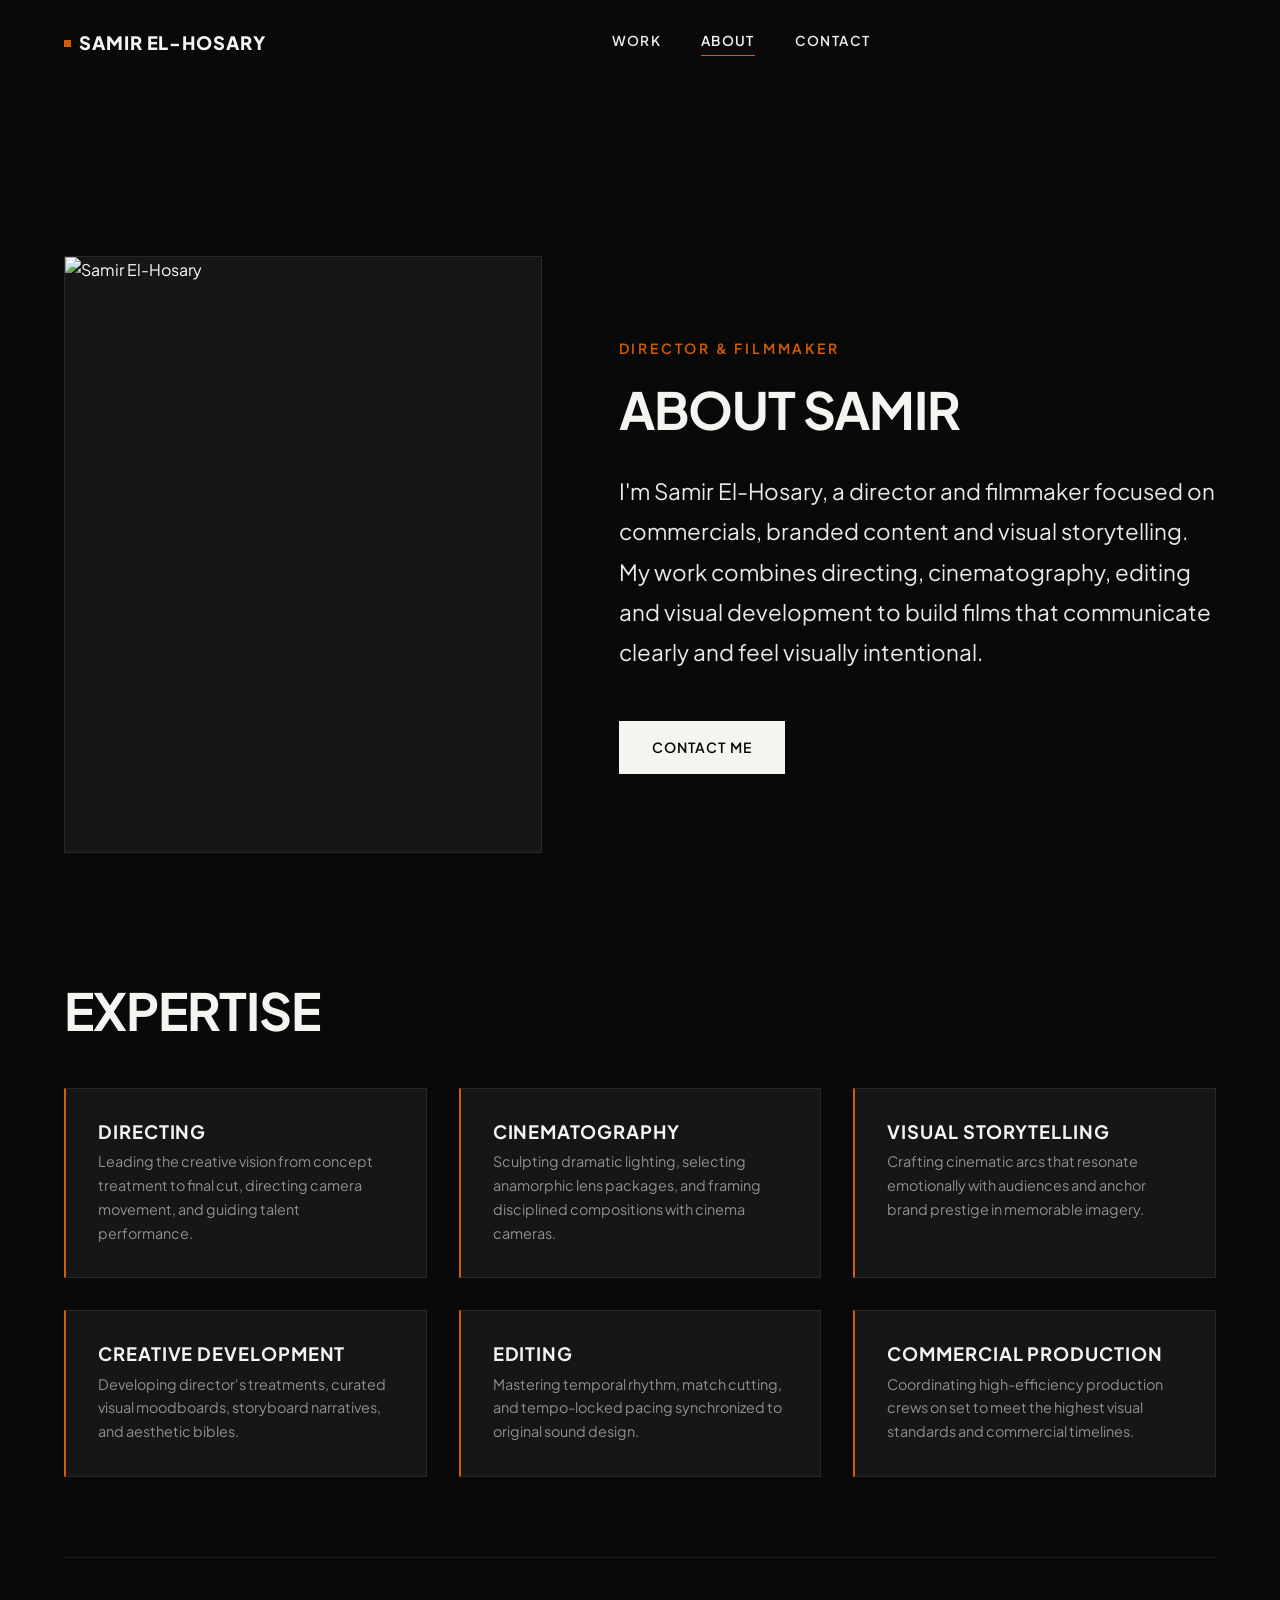
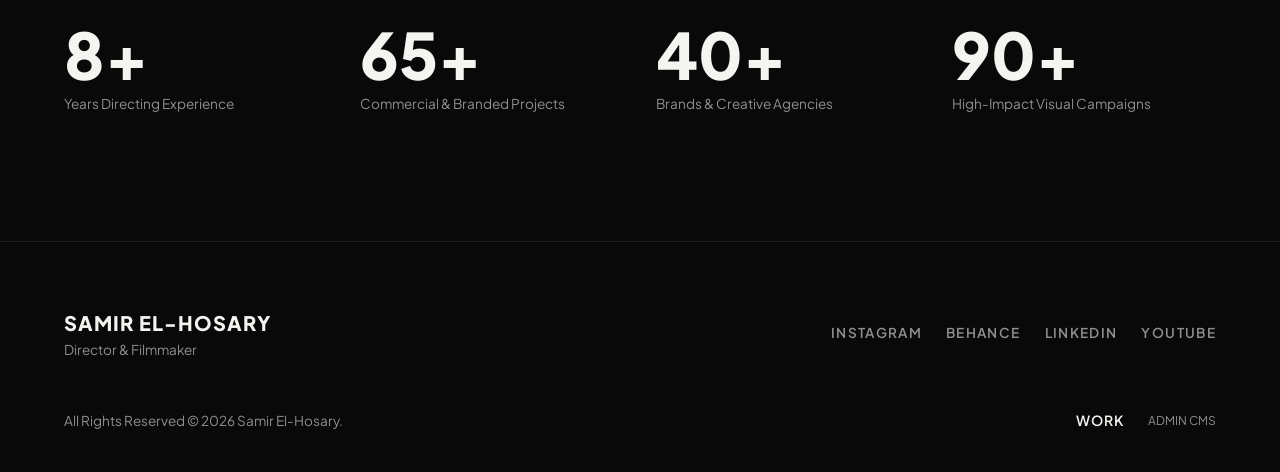
==== commit 40d21c15: "Add files via upload" ====
--- a/about.html
+++ b/about.html
@@ -56,7 +56,9 @@
           <img 
             class="about-portrait-img" 
             src="https://images.unsplash.com/photo-1534528741775-53994a69daeb?auto=format&fit=crop&w=1200&q=80" 
-            alt="Samir El-Hosary Portrait" 
+            alt="Samir El-Hosary Portrait"
+            data-profile-src="image_url"
+            data-profile-alt="full_name_en"
           />
         </div>
 
@@ -67,15 +69,9 @@
             ABOUT SAMIR
           </h1>
 
-          <div class="about-bio-text">
-            <p>
-              I’m Samir El-Hosary, a director and filmmaker focused on commercials, branded content and visual storytelling.
-            </p>
-            <p>
-              My work combines directing, cinematography, editing and visual development to build films that communicate clearly and feel visually intentional.
-            </p>
-            <p>
-              I treat every frame as an intentional cinematic space where disciplined composition, light, and rhythmic timing align to elevate the brand's voice and provoke an authentic emotional reaction.
+                    <div class="about-bio-text">
+            <p data-profile-text="bio_en">
+              I&rsquo;m Samir El-Hosary, a director and filmmaker focused on commercials, branded content and visual storytelling. My work combines directing, cinematography, editing and visual development to build films that communicate clearly and feel visually intentional.
             </p>
           </div>
 
@@ -166,10 +162,10 @@
           <div class="text-muted" style="font-size: 0.85rem;">Director & Filmmaker</div>
         </div>
         <div class="social-links-row" style="margin-top: 0;">
-          <a href="https://instagram.com/samirelhosary" target="_blank" rel="noopener" class="social-link">Instagram</a>
-          <a href="https://behance.net/samirelhosary" target="_blank" rel="noopener" class="social-link">Behance</a>
-          <a href="https://linkedin.com/in/samirelhosary" target="_blank" rel="noopener" class="social-link">LinkedIn</a>
-          <a href="https://youtube.com/@samirelhosary" target="_blank" rel="noopener" class="social-link">YouTube</a>
+          <a href="https://instagram.com/samirelhosary" target="_blank" rel="noopener" class="social-link" data-profile-href="instagram">Instagram</a>
+          <a href="https://behance.net/samirelhosary" target="_blank" rel="noopener" class="social-link" data-profile-href="behance">Behance</a>
+          <a href="https://linkedin.com/in/samirelhosary" target="_blank" rel="noopener" class="social-link" data-profile-href="linkedin">LinkedIn</a>
+          <a href="https://youtube.com/@samirelhosary" target="_blank" rel="noopener" class="social-link" data-profile-href="youtube">YouTube</a>
         </div>
       </div>
       <div class="footer-bottom">
@@ -183,6 +179,7 @@
   </footer>
 
   <!-- Scripts -->
-  <script type="module" src="js/main.js"></script>
+  <script src="js/main-bundle.js"></script>
+  <script src="js/profile-sync.js"></script>
 </body>
 </html>
